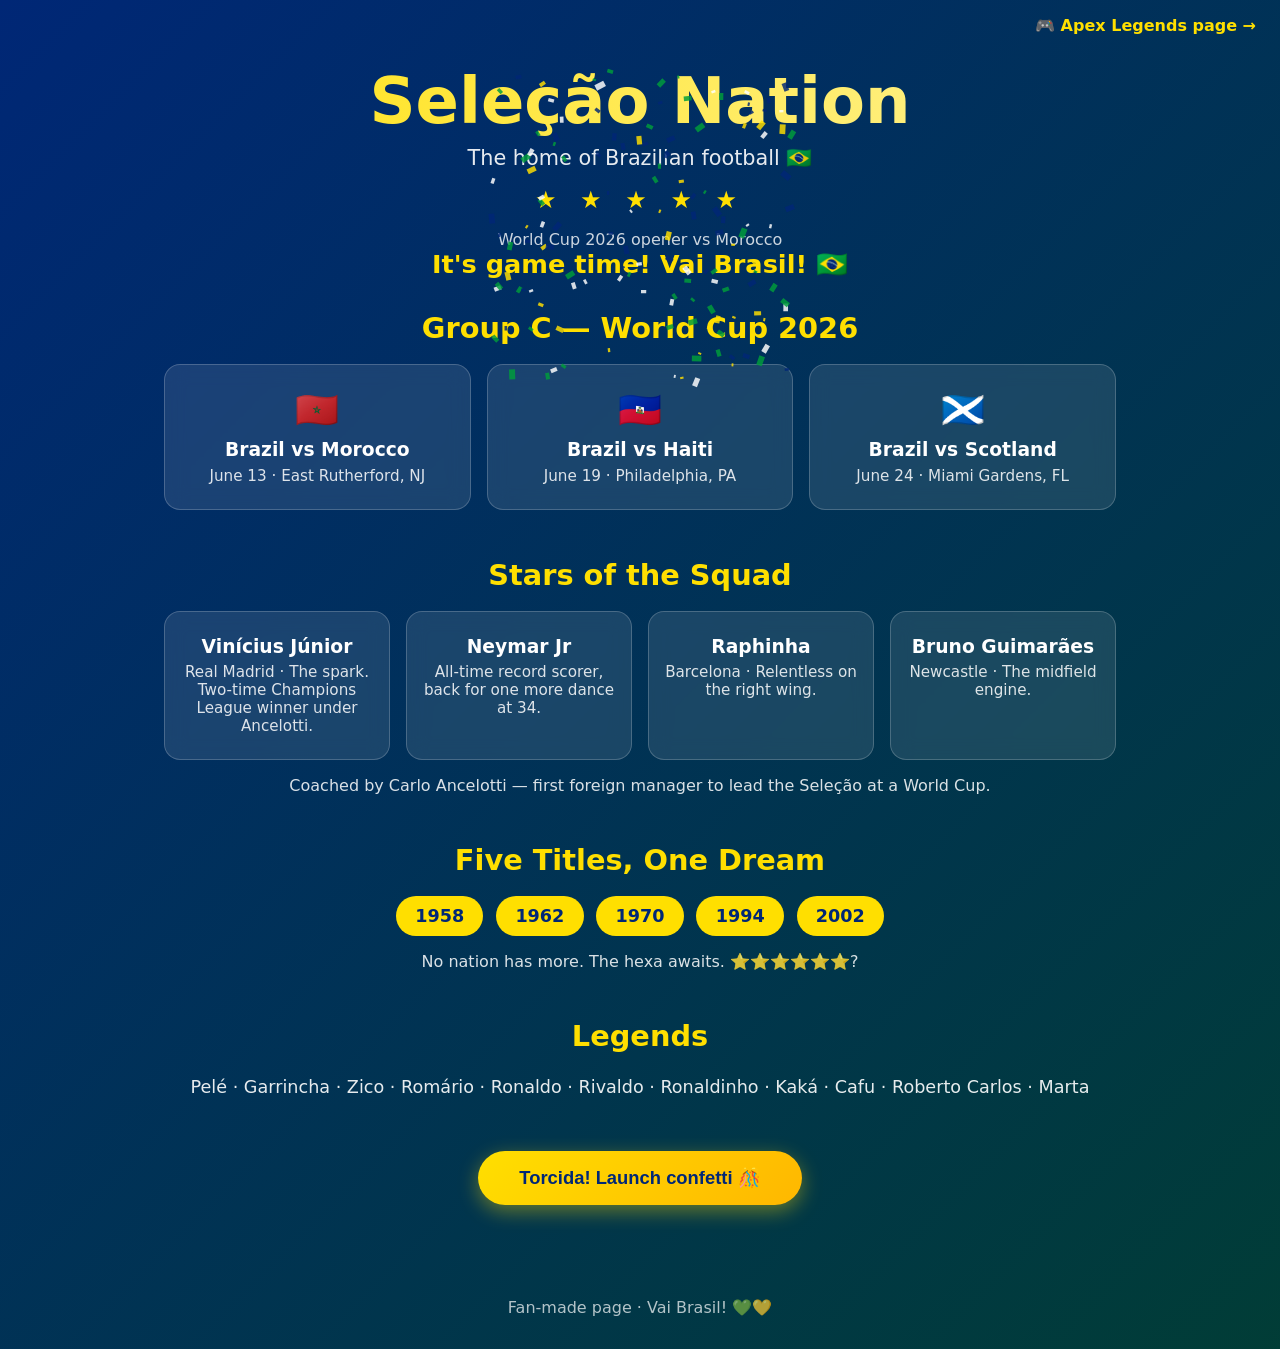
==== brazil.html @ d14b187f "Add Apex Legends fan page, move Brazil to brazil.html" ====
<!DOCTYPE html>
<html lang="en">
<head>
  <meta charset="UTF-8">
  <meta name="viewport" content="width=device-width, initial-scale=1.0">
  <title>Seleção Nation 🇧🇷 | Brazil Fan Page</title>
  <link rel="stylesheet" href="style.css">
</head>
<body>
  <canvas id="bg"></canvas>

  <nav style="position:absolute;top:1rem;right:1.5rem;z-index:20"><a href="index.html" style="color:#ffdf00;font-weight:700;text-decoration:none">🎮 Apex Legends page →</a></nav>

  <header>
    <h1>Seleção Nation</h1>
    <p class="tagline">The home of Brazilian football 🇧🇷</p>
    <div class="stars" title="Five-time world champions">★ ★ ★ ★ ★</div>
    <p class="countdown-label">World Cup 2026 opener vs Morocco</p>
    <p id="countdown"></p>
  </header>

  <main>
    <section>
      <h2>Group C — World Cup 2026</h2>
      <div class="cards">
        <div class="card match">
          <span class="flag">🇲🇦</span>
          <h3>Brazil vs Morocco</h3>
          <p>June 13 · East Rutherford, NJ</p>
        </div>
        <div class="card match">
          <span class="flag">🇭🇹</span>
          <h3>Brazil vs Haiti</h3>
          <p>June 19 · Philadelphia, PA</p>
        </div>
        <div class="card match">
          <span class="flag">🏴󠁧󠁢󠁳󠁣󠁴󠁿</span>
          <h3>Brazil vs Scotland</h3>
          <p>June 24 · Miami Gardens, FL</p>
        </div>
      </div>
    </section>

    <section>
      <h2>Stars of the Squad</h2>
      <div class="cards">
        <div class="card player">
          <h3>Vinícius Júnior</h3>
          <p>Real Madrid · The spark. Two-time Champions League winner under Ancelotti.</p>
        </div>
        <div class="card player">
          <h3>Neymar Jr</h3>
          <p>All-time record scorer, back for one more dance at 34.</p>
        </div>
        <div class="card player">
          <h3>Raphinha</h3>
          <p>Barcelona · Relentless on the right wing.</p>
        </div>
        <div class="card player">
          <h3>Bruno Guimarães</h3>
          <p>Newcastle · The midfield engine.</p>
        </div>
      </div>
      <p class="note">Coached by Carlo Ancelotti — first foreign manager to lead the Seleção at a World Cup.</p>
    </section>

    <section>
      <h2>Five Titles, One Dream</h2>
      <div class="titles">
        <span>1958</span><span>1962</span><span>1970</span><span>1994</span><span>2002</span>
      </div>
      <p class="note">No nation has more. The hexa awaits. ⭐⭐⭐⭐⭐⭐?</p>
    </section>

    <section>
      <h2>Legends</h2>
      <p class="legends">Pelé · Garrincha · Zico · Romário · Ronaldo · Rivaldo · Ronaldinho · Kaká · Cafu · Roberto Carlos · Marta</p>
    </section>

    <button id="btn">Torcida! Launch confetti 🎊</button>
    <p id="count"></p>
  </main>

  <footer>
    <p>Fan-made page · Vai Brasil! 💚💛</p>
  </footer>

  <script src="script.js"></script>
</body>
</html>
---- style.css ----
* { box-sizing: border-box; margin: 0; }

:root {
  --green: #009c3b;
  --yellow: #ffdf00;
  --blue: #002776;
}

body {
  font-family: system-ui, sans-serif;
  min-height: 100vh;
  background: linear-gradient(-45deg, #00331a, var(--green), #014421, var(--blue));
  background-size: 400% 400%;
  animation: drift 14s ease infinite;
  color: #fff;
  text-align: center;
}

@keyframes drift {
  0% { background-position: 0% 50%; }
  50% { background-position: 100% 50%; }
  100% { background-position: 0% 50%; }
}

#bg { position: fixed; inset: 0; pointer-events: none; z-index: 10; }

header { padding: 4rem 1rem 2rem; }

h1 {
  font-size: 4rem;
  background: linear-gradient(90deg, var(--yellow), #fff, var(--yellow));
  background-size: 300% auto;
  -webkit-background-clip: text;
  background-clip: text;
  color: transparent;
  animation: shimmer 4s linear infinite;
}

@keyframes shimmer { to { background-position: 300% center; } }

.tagline { font-size: 1.3rem; margin-top: 0.5rem; opacity: 0.9; }

.stars { color: var(--yellow); font-size: 1.5rem; letter-spacing: 0.5rem; margin: 1rem 0 0.5rem; }

.countdown-label { opacity: 0.8; margin-top: 1rem; }

#countdown { font-size: 1.6rem; font-weight: 700; color: var(--yellow); }

main { max-width: 1000px; margin: 0 auto; padding: 0 1.5rem 3rem; }

section { margin-bottom: 3rem; }

h2 {
  font-size: 1.8rem;
  margin-bottom: 1.2rem;
  color: var(--yellow);
}

.cards {
  display: grid;
  grid-template-columns: repeat(auto-fit, minmax(220px, 1fr));
  gap: 1rem;
}

.card {
  background: rgba(255, 255, 255, 0.1);
  border: 1px solid rgba(255, 255, 255, 0.2);
  border-radius: 16px;
  padding: 1.5rem 1rem;
  backdrop-filter: blur(10px);
  transition: transform 0.2s, box-shadow 0.2s;
}

.card:hover {
  transform: translateY(-6px);
  box-shadow: 0 12px 30px rgba(0, 0, 0, 0.35);
}

.card h3 { margin-bottom: 0.4rem; }

.card p { opacity: 0.85; font-size: 0.95rem; }

.flag { font-size: 2.2rem; display: block; margin-bottom: 0.5rem; }

.titles {
  display: flex;
  justify-content: center;
  flex-wrap: wrap;
  gap: 0.8rem;
}

.titles span {
  background: var(--yellow);
  color: var(--blue);
  font-weight: 800;
  padding: 0.6rem 1.2rem;
  border-radius: 999px;
  font-size: 1.1rem;
}

.note { margin-top: 1rem; opacity: 0.85; }

.legends { font-size: 1.1rem; line-height: 1.8; opacity: 0.9; }

button {
  padding: 1rem 2.6rem;
  font-size: 1.15rem;
  font-weight: 700;
  border: none;
  border-radius: 999px;
  background: linear-gradient(135deg, var(--yellow), #ffb700);
  color: var(--blue);
  cursor: pointer;
  transition: transform 0.15s, box-shadow 0.15s;
  box-shadow: 0 6px 20px rgba(255, 223, 0, 0.4);
}

button:hover {
  transform: translateY(-3px) scale(1.05);
  box-shadow: 0 10px 30px rgba(255, 223, 0, 0.6);
}

button:active { transform: scale(0.97); }

#count { margin-top: 0.8rem; opacity: 0.9; }

footer { padding: 2rem; opacity: 0.7; }
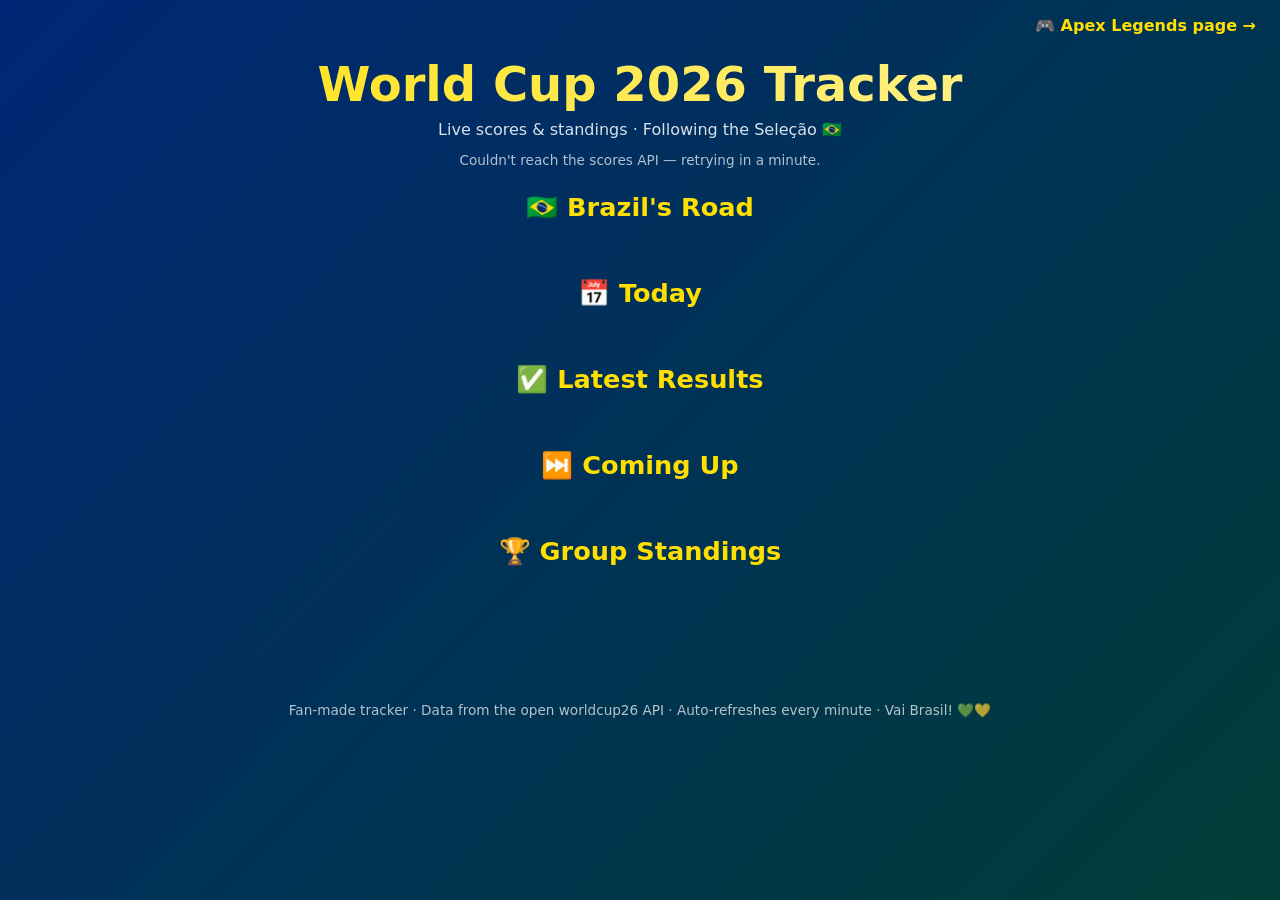
==== commit 2650a8d2: "Turn Brazil page into live World Cup 2026 tracker" ====
--- a/brazil.html
+++ b/brazil.html
@@ -3,88 +3,272 @@
 <head>
   <meta charset="UTF-8">
   <meta name="viewport" content="width=device-width, initial-scale=1.0">
-  <title>Seleção Nation 🇧🇷 | Brazil Fan Page</title>
-  <link rel="stylesheet" href="style.css">
+  <title>World Cup 2026 Tracker 🏆</title>
+  <style>
+    * { box-sizing: border-box; margin: 0; }
+
+    :root { --green: #009c3b; --yellow: #ffdf00; --blue: #002776; --live: #ff3355; }
+
+    body {
+      font-family: system-ui, sans-serif;
+      min-height: 100vh;
+      background: linear-gradient(-45deg, #00331a, var(--green), #014421, var(--blue));
+      background-size: 400% 400%;
+      animation: drift 14s ease infinite;
+      color: #fff;
+      text-align: center;
+    }
+
+    @keyframes drift {
+      0% { background-position: 0% 50%; }
+      50% { background-position: 100% 50%; }
+      100% { background-position: 0% 50%; }
+    }
+
+    nav { position: absolute; top: 1rem; right: 1.5rem; z-index: 20; }
+    nav a { color: var(--yellow); font-weight: 700; text-decoration: none; }
+
+    header { padding: 3.5rem 1rem 1.5rem; }
+
+    h1 {
+      font-size: 3rem;
+      background: linear-gradient(90deg, var(--yellow), #fff, var(--yellow));
+      background-size: 300% auto;
+      -webkit-background-clip: text;
+      background-clip: text;
+      color: transparent;
+      animation: shimmer 4s linear infinite;
+    }
+
+    @keyframes shimmer { to { background-position: 300% center; } }
+
+    .tagline { margin-top: 0.5rem; opacity: 0.85; }
+
+    #status { margin-top: 0.8rem; font-size: 0.85rem; opacity: 0.7; }
+
+    main { max-width: 1100px; margin: 0 auto; padding: 0 1rem 3rem; }
+
+    section { margin-bottom: 2.5rem; }
+
+    h2 { font-size: 1.6rem; margin-bottom: 1rem; color: var(--yellow); }
+
+    .matches { display: grid; grid-template-columns: repeat(auto-fill, minmax(300px, 1fr)); gap: 0.8rem; }
+
+    .match {
+      background: rgba(255, 255, 255, 0.1);
+      border: 1px solid rgba(255, 255, 255, 0.2);
+      border-radius: 12px;
+      padding: 0.9rem 1rem;
+      backdrop-filter: blur(8px);
+      text-align: left;
+    }
+
+    .match.live { border-color: var(--live); box-shadow: 0 0 14px rgba(255, 51, 85, 0.5); }
+
+    .match.brazil { border-color: var(--yellow); background: rgba(255, 223, 0, 0.12); }
+
+    .match .row { display: flex; justify-content: space-between; align-items: center; gap: 0.5rem; }
+
+    .match .teams { font-weight: 700; font-size: 1.05rem; }
+
+    .match .score { font-weight: 800; font-size: 1.2rem; color: var(--yellow); white-space: nowrap; }
+
+    .match .meta { margin-top: 0.35rem; font-size: 0.82rem; opacity: 0.75; display: flex; justify-content: space-between; }
+
+    .badge {
+      display: inline-block;
+      background: var(--live);
+      color: #fff;
+      font-size: 0.7rem;
+      font-weight: 800;
+      padding: 0.15rem 0.5rem;
+      border-radius: 999px;
+      animation: blink 1.4s ease infinite;
+    }
+
+    @keyframes blink { 50% { opacity: 0.55; } }
+
+    .groups { display: grid; grid-template-columns: repeat(auto-fill, minmax(250px, 1fr)); gap: 0.8rem; }
+
+    .group {
+      background: rgba(0, 0, 0, 0.25);
+      border-radius: 12px;
+      padding: 0.8rem;
+    }
+
+    .group h3 { color: var(--yellow); margin-bottom: 0.5rem; font-size: 1rem; }
+
+    table { width: 100%; border-collapse: collapse; font-size: 0.82rem; }
+
+    th, td { padding: 0.25rem 0.3rem; text-align: left; }
+
+    th { opacity: 0.6; font-weight: 600; }
+
+    td.num, th.num { text-align: center; }
+
+    tr.brazil-row td { color: var(--yellow); font-weight: 700; }
+
+    .empty { opacity: 0.7; padding: 1rem; }
+
+    footer { padding: 2rem; opacity: 0.7; font-size: 0.85rem; }
+  </style>
 </head>
 <body>
-  <canvas id="bg"></canvas>
-
-  <nav style="position:absolute;top:1rem;right:1.5rem;z-index:20"><a href="index.html" style="color:#ffdf00;font-weight:700;text-decoration:none">🎮 Apex Legends page →</a></nav>
+  <nav><a href="index.html">🎮 Apex Legends page →</a></nav>
 
   <header>
-    <h1>Seleção Nation</h1>
-    <p class="tagline">The home of Brazilian football 🇧🇷</p>
-    <div class="stars" title="Five-time world champions">★ ★ ★ ★ ★</div>
-    <p class="countdown-label">World Cup 2026 opener vs Morocco</p>
-    <p id="countdown"></p>
+    <h1>World Cup 2026 Tracker</h1>
+    <p class="tagline">Live scores &amp; standings · Following the Seleção 🇧🇷</p>
+    <p id="status">Loading matches…</p>
   </header>
 
   <main>
-    <section>
-      <h2>Group C — World Cup 2026</h2>
-      <div class="cards">
-        <div class="card match">
-          <span class="flag">🇲🇦</span>
-          <h3>Brazil vs Morocco</h3>
-          <p>June 13 · East Rutherford, NJ</p>
+    <section id="live-section" hidden>
+      <h2>🔴 Live Now</h2>
+      <div class="matches" id="live"></div>
+    </section>
+
+    <section>
+      <h2>🇧🇷 Brazil's Road</h2>
+      <div class="matches" id="brazil"></div>
+    </section>
+
+    <section>
+      <h2>📅 Today</h2>
+      <div class="matches" id="today"></div>
+    </section>
+
+    <section>
+      <h2>✅ Latest Results</h2>
+      <div class="matches" id="results"></div>
+    </section>
+
+    <section>
+      <h2>⏭️ Coming Up</h2>
+      <div class="matches" id="upcoming"></div>
+    </section>
+
+    <section>
+      <h2>🏆 Group Standings</h2>
+      <div class="groups" id="groups"></div>
+    </section>
+  </main>
+
+  <footer>
+    <p>Fan-made tracker · Data from the open worldcup26 API · Auto-refreshes every minute · Vai Brasil! 💚💛</p>
+  </footer>
+
+  <script>
+    const API = "https://worldcup26.ir/get/games";
+
+    function parseDate(s) {
+      // "06/11/2026 13:00" (MM/DD/YYYY HH:mm, venue-local)
+      const m = s && s.match(/(\d+)\/(\d+)\/(\d+)\s+(\d+):(\d+)/);
+      if (!m) return null;
+      return new Date(+m[3], +m[1] - 1, +m[2], +m[4], +m[5]);
+    }
+
+    function isLive(g) {
+      return g.finished !== "TRUE" && g.time_elapsed && !["null", "", "notstarted", "finished"].includes(String(g.time_elapsed).toLowerCase());
+    }
+
+    function isFinished(g) { return g.finished === "TRUE"; }
+
+    function involvesBrazil(g) {
+      return g.home_team_name_en === "Brazil" || g.away_team_name_en === "Brazil";
+    }
+
+    function card(g) {
+      const live = isLive(g);
+      const fin = isFinished(g);
+      const d = parseDate(g.local_date);
+      const score = (fin || live)
+        ? `${g.home_score ?? "-"} – ${g.away_score ?? "-"}`
+        : (d ? d.toLocaleString([], { month: "short", day: "numeric", hour: "2-digit", minute: "2-digit" }) : g.local_date);
+      const cls = ["match", live ? "live" : "", involvesBrazil(g) ? "brazil" : ""].join(" ").trim();
+      const stage = g.type === "group" ? `Group ${g.group}` : (g.type || "");
+      const liveBadge = live ? ` <span class="badge">LIVE ${/^\d+$/.test(g.time_elapsed) ? g.time_elapsed + "'" : ""}</span>` : "";
+      return `<div class="${cls}">
+        <div class="row">
+          <span class="teams">${g.home_team_name_en} vs ${g.away_team_name_en}</span>
+          <span class="score">${score}</span>
         </div>
-        <div class="card match">
-          <span class="flag">🇭🇹</span>
-          <h3>Brazil vs Haiti</h3>
-          <p>June 19 · Philadelphia, PA</p>
-        </div>
-        <div class="card match">
-          <span class="flag">🏴󠁧󠁢󠁳󠁣󠁴󠁿</span>
-          <h3>Brazil vs Scotland</h3>
-          <p>June 24 · Miami Gardens, FL</p>
-        </div>
-      </div>
-    </section>
-
-    <section>
-      <h2>Stars of the Squad</h2>
-      <div class="cards">
-        <div class="card player">
-          <h3>Vinícius Júnior</h3>
-          <p>Real Madrid · The spark. Two-time Champions League winner under Ancelotti.</p>
-        </div>
-        <div class="card player">
-          <h3>Neymar Jr</h3>
-          <p>All-time record scorer, back for one more dance at 34.</p>
-        </div>
-        <div class="card player">
-          <h3>Raphinha</h3>
-          <p>Barcelona · Relentless on the right wing.</p>
-        </div>
-        <div class="card player">
-          <h3>Bruno Guimarães</h3>
-          <p>Newcastle · The midfield engine.</p>
-        </div>
-      </div>
-      <p class="note">Coached by Carlo Ancelotti — first foreign manager to lead the Seleção at a World Cup.</p>
-    </section>
-
-    <section>
-      <h2>Five Titles, One Dream</h2>
-      <div class="titles">
-        <span>1958</span><span>1962</span><span>1970</span><span>1994</span><span>2002</span>
-      </div>
-      <p class="note">No nation has more. The hexa awaits. ⭐⭐⭐⭐⭐⭐?</p>
-    </section>
-
-    <section>
-      <h2>Legends</h2>
-      <p class="legends">Pelé · Garrincha · Zico · Romário · Ronaldo · Rivaldo · Ronaldinho · Kaká · Cafu · Roberto Carlos · Marta</p>
-    </section>
-
-    <button id="btn">Torcida! Launch confetti 🎊</button>
-    <p id="count"></p>
-  </main>
-
-  <footer>
-    <p>Fan-made page · Vai Brasil! 💚💛</p>
-  </footer>
-
-  <script src="script.js"></script>
+        <div class="meta"><span>${stage}${liveBadge}</span><span>${fin ? "Full time" : (live ? "In play" : (d ? d.toLocaleDateString([], { weekday: "short" }) : ""))}</span></div>
+      </div>`;
+    }
+
+    function render(id, games, emptyMsg) {
+      const el = document.getElementById(id);
+      el.innerHTML = games.length ? games.map(card).join("") : `<p class="empty">${emptyMsg}</p>`;
+    }
+
+    function standings(games) {
+      const groups = {};
+      for (const g of games) {
+        if (g.type !== "group" || !isFinished(g)) {
+          if (g.type === "group") {
+            // make sure teams appear even with 0 played
+            groups[g.group] = groups[g.group] || {};
+            for (const t of [g.home_team_name_en, g.away_team_name_en]) {
+              groups[g.group][t] = groups[g.group][t] || { team: t, mp: 0, w: 0, d: 0, l: 0, gf: 0, ga: 0, pts: 0 };
+            }
+          }
+          continue;
+        }
+        const grp = groups[g.group] = groups[g.group] || {};
+        const hs = +g.home_score, as = +g.away_score;
+        for (const [name, f, a] of [[g.home_team_name_en, hs, as], [g.away_team_name_en, as, hs]]) {
+          const t = grp[name] = grp[name] || { team: name, mp: 0, w: 0, d: 0, l: 0, gf: 0, ga: 0, pts: 0 };
+          t.mp++; t.gf += f; t.ga += a;
+          if (f > a) { t.w++; t.pts += 3; } else if (f === a) { t.d++; t.pts++; } else { t.l++; }
+        }
+      }
+      const el = document.getElementById("groups");
+      el.innerHTML = Object.keys(groups).sort().map(name => {
+        const rows = Object.values(groups[name]).sort((a, b) =>
+          b.pts - a.pts || (b.gf - b.ga) - (a.gf - a.ga) || b.gf - a.gf || a.team.localeCompare(b.team));
+        return `<div class="group"><h3>Group ${name}</h3><table>
+          <tr><th>Team</th><th class="num">MP</th><th class="num">GD</th><th class="num">Pts</th></tr>
+          ${rows.map(t => `<tr class="${t.team === "Brazil" ? "brazil-row" : ""}">
+            <td>${t.team}</td><td class="num">${t.mp}</td><td class="num">${t.gf - t.ga}</td><td class="num">${t.pts}</td>
+          </tr>`).join("")}
+        </table></div>`;
+      }).join("");
+    }
+
+    async function load() {
+      const status = document.getElementById("status");
+      try {
+        const res = await fetch(API + "?t=" + Date.now());
+        const data = await res.json();
+        const games = (data.games || []).slice();
+        games.sort((a, b) => (parseDate(a.local_date) || 0) - (parseDate(b.local_date) || 0));
+
+        const now = new Date();
+        const todayStr = now.toDateString();
+
+        const live = games.filter(isLive);
+        const today = games.filter(g => { const d = parseDate(g.local_date); return d && d.toDateString() === todayStr; });
+        const finished = games.filter(isFinished).reverse().slice(0, 6);
+        const upcoming = games.filter(g => !isFinished(g) && !isLive(g) && parseDate(g.local_date) > now).slice(0, 6);
+        const brazil = games.filter(involvesBrazil);
+
+        document.getElementById("live-section").hidden = live.length === 0;
+        render("live", live, "");
+        render("brazil", brazil, "No Brazil matches found.");
+        render("today", today, "No matches today.");
+        render("results", finished, "No results yet.");
+        render("upcoming", upcoming, "No upcoming matches.");
+        standings(games);
+
+        status.textContent = "Updated " + now.toLocaleTimeString([], { hour: "2-digit", minute: "2-digit" });
+      } catch (e) {
+        status.textContent = "Couldn't reach the scores API — retrying in a minute.";
+      }
+    }
+
+    load();
+    setInterval(load, 60000);
+  </script>
 </body>
 </html>
